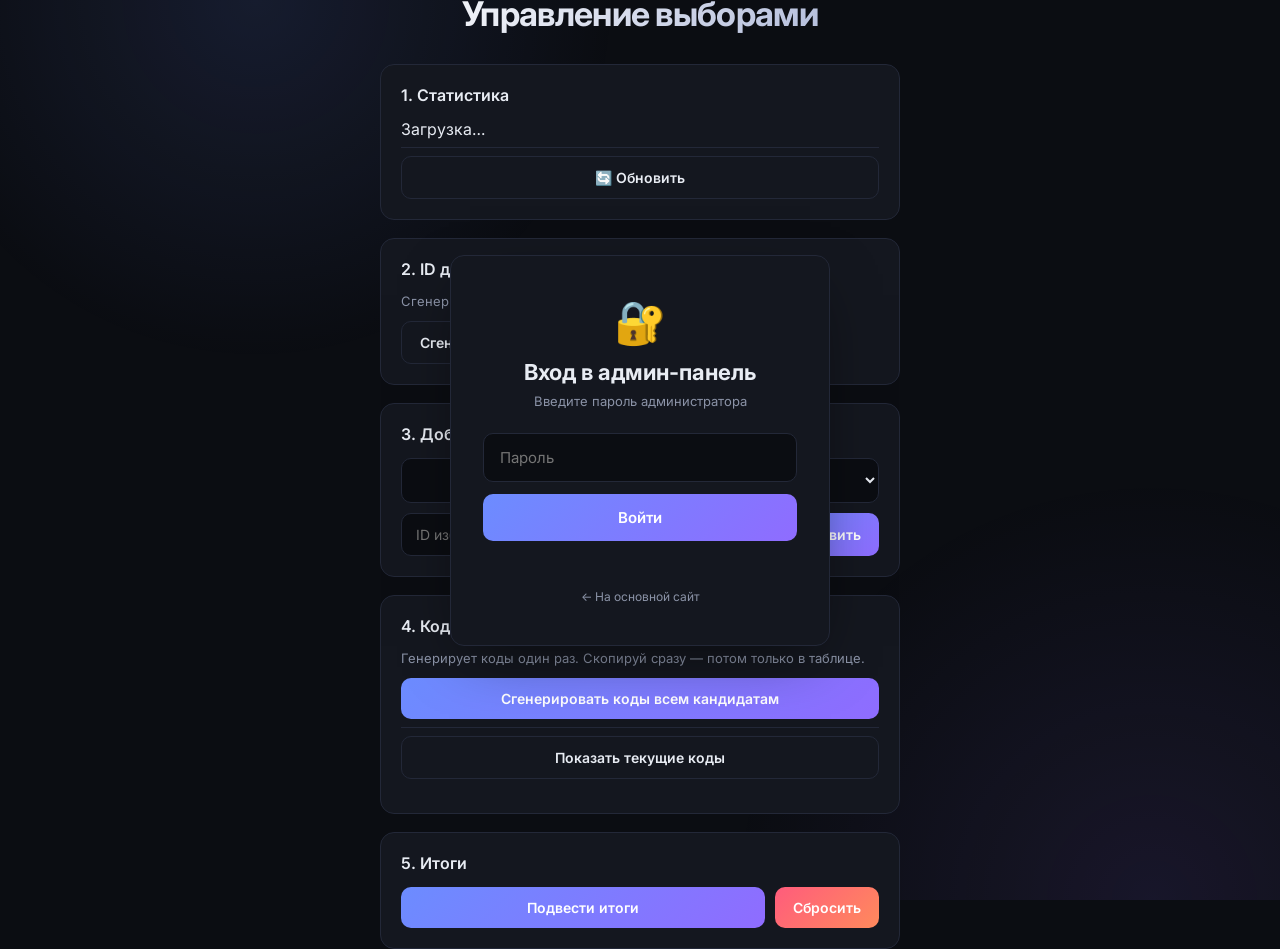
==== admin.html @ e8a3d499 "Add files via upload" ====
<!DOCTYPE html>
<html lang="ru">
<head>
<meta charset="UTF-8">
<meta name="viewport" content="width=device-width, initial-scale=1">
<title>Админ — Выборы старосты</title>
<link rel="stylesheet" href="style.css">
<link rel="preconnect" href="https://fonts.googleapis.com">
<link rel="preconnect" href="https://fonts.gstatic.com" crossorigin>
<link href="https://fonts.googleapis.com/css2?family=Inter:wght@400;500;600;700&display=swap" rel="stylesheet">
</head>
<body>
  <div class="bg-glow"></div>

  <!-- ЭКРАН 1: ЛОГИН -->
  <div id="loginScreen" class="login-wrapper">
    <div class="login-card">
      <div class="login-icon">🔐</div>
      <h2>Вход в админ-панель</h2>
      <p class="login-hint">Введите пароль администратора</p>
      <input type="password" id="passwordInput" placeholder="Пароль" autocomplete="current-password">
      <button class="btn login-btn" id="loginBtn">Войти</button>
      <div class="login-error" id="loginError"></div>
      <a href="index.html" class="login-back">← На основной сайт</a>
    </div>
  </div>

  <!-- ЭКРАН 2: ПАНЕЛЬ -->
  <main id="adminScreen" class="container" hidden>
    <header class="header">
      <div class="badge">Админ-панель</div>
      <h1>Управление выборами</h1>
      <button class="logout-btn" id="logoutBtn">🚪 Выйти</button>
    </header>

    <div class="admin-grid">

      <div class="card">
        <h2>1. Статистика</h2>
        <div id="statsBox">Загрузка…</div>
        <div class="divider"></div>
        <button class="btn btn-ghost" id="refreshBtn" style="width:100%;">🔄 Обновить</button>
      </div>

      <div class="card">
        <h2>2. ID для голосующего вручную</h2>
        <p class="hint">Сгенерируй ID и передай ученику, у которого не работает сайт.</p>
        <button class="btn btn-ghost" id="genIdBtn">Сгенерировать ID</button>
        <div id="idBox" class="id-box" style="margin-top:12px; display:none;"></div>
      </div>

      <div class="card">
        <h2>3. Добавить голос вручную</h2>
        <div class="row-flex" style="margin-bottom:10px;">
          <select id="candidateSelect"></select>
        </div>
        <div class="row-flex">
          <input type="text" id="voterIdInput" placeholder="ID избирателя">
          <button class="btn" id="addVoteBtn">Добавить</button>
        </div>
      </div>

      <div class="card">
        <h2>4. Коды кандидатов</h2>
        <p class="hint">Генерирует коды один раз. Скопируй сразу — потом только в таблице.</p>
        <button class="btn" id="genCodesBtn" style="width:100%;">Сгенерировать коды всем кандидатам</button>
        <div class="divider"></div>
        <button class="btn btn-ghost" id="loadCodesBtn" style="width:100%;">Показать текущие коды</button>
        <div id="codesList" style="margin-top:14px;"></div>
      </div>

      <div class="card">
        <h2>5. Итоги</h2>
        <div class="row-flex">
          <button class="btn" id="finishBtn" style="flex:1;">Подвести итоги</button>
          <button class="btn btn-danger" id="resetBtn">Сбросить</button>
        </div>
      </div>

      <div id="adminMsg" class="msg" hidden></div>
    </div>
  </main>

  <script>
    const API = 'https://script.google.com/macros/s/AKfycbx-q6KrRblC-RlBMZiX_HtSLojXTipBDrwVXho1Ifdmk2YlhT_Mo5VqCA4pJI3FHQDx/exec';
    let password = sessionStorage.getItem('adminPwd') || '';

    const $ = id => document.getElementById(id);

    function showMsg(text, type = 'ok') {
      const m = $('adminMsg');
      m.textContent = text;
      m.className = 'msg ' + type;
      m.hidden = false;
      setTimeout(() => { m.hidden = true; }, 3500);
    }

    // ===== GET (JSONP) =====
    function apiGet(params) {
      const url = API + '?' + new URLSearchParams(params).toString();
      return new Promise((resolve, reject) => {
        const cb = 'cb_' + Date.now() + '_' + Math.floor(Math.random() * 1000);
        let script = null;
        function cleanup() {
          try { delete window[cb]; } catch (e) {}
          if (script && script.parentNode) script.parentNode.removeChild(script);
        }
        const timer = setTimeout(() => { cleanup(); reject(new Error('timeout')); }, 20000);
        window[cb] = data => { clearTimeout(timer); resolve(data); cleanup(); };
        script = document.createElement('script');
        script.src = url + (url.includes('?') ? '&' : '?') + 'callback=' + cb;
        script.onerror = () => { clearTimeout(timer); cleanup(); reject(new Error('jsonp error')); };
        document.head.appendChild(script);
      });
    }

    // ===== POST (no-cors) =====
    async function apiPost(data) {
      try {
        await fetch(API, {
          method: 'POST',
          mode: 'no-cors',
          headers: { 'Content-Type': 'text/plain' },
          body: JSON.stringify(data)
        });
        return { ok: true };
      } catch (e) {
        console.error('apiPost error:', e);
        return { error: 'network_error' };
      }
    }

    // ===== ЛОГИН =====
    $('loginBtn').onclick = async () => {
      const pwd = $('passwordInput').value.trim();
      const errorBox = $('loginError');
      if (!pwd) {
        errorBox.textContent = '❌ Введите пароль';
        return;
      }

      await apiPost({ action: 'adminLogin', password: pwd });
      await new Promise(r => setTimeout(r, 600));

      // Проверяем результат через GET (там проверить нельзя, поэтому просто считаем, что ок)
      // Если пароль неверный — узнаем только когда действия не пройдут
      password = pwd;
      sessionStorage.setItem('adminPwd', pwd);
      showAdmin();
    };

    $('passwordInput').addEventListener('keydown', e => {
      if (e.key === 'Enter') $('loginBtn').click();
    });

    $('logoutBtn').onclick = () => {
      sessionStorage.removeItem('adminPwd');
      password = '';
      location.reload();
    };

    // ===== ЭКРАНЫ =====
    function showLogin() {
      $('loginScreen').style.display = 'flex';
      $('adminScreen').hidden = true;
    }

    function showAdmin() {
      $('loginScreen').style.display = 'none';
      $('adminScreen').hidden = false;
      enterPanel();
    }

    // ===== ПАНЕЛЬ =====
    async function enterPanel() {
      await loadCandidates();
      await loadStats();
    }

    async function loadCandidates() {
      const data = await apiGet({ action: 'candidates' });
      const list = data.candidates || [];
      const sel = $('candidateSelect');
      sel.innerHTML = '';
      list.forEach(name => {
        const opt = document.createElement('option');
        opt.value = name;
        opt.textContent = name;
        sel.appendChild(opt);
      });
    }

    async function loadStats() {
      const data = await apiGet({ action: 'status' });
      const box = $('statsBox');

      if (!data.results || Object.keys(data.results).length === 0) {
        box.innerHTML = '<p style="color:var(--text-dim)">Пока нет голосов</p>';
        return;
      }

      const entries = Object.entries(data.results).sort((a, b) => b[1] - a[1]);
      box.innerHTML = entries.map(([name, count]) =>
        `<div class="stats-row"><span class="stats-name">${name}</span><span class="stats-count">${count}</span></div>`
      ).join('') +
      `<div class="stats-row" style="margin-top:8px;padding-top:12px;border-top:1px solid var(--border)">
         <span style="color:var(--text-dim)">Всего</span>
         <span style="color:var(--text);font-weight:600">${data.total}</span>
       </div>` +
      (data.finished ? `<div style="margin-top:12px;color:var(--success);font-size:13px;">✅ Итоги: ${data.winner}</div>` : '');
    }

    $('refreshBtn').onclick = loadStats;

    // ===== ID =====
    $('genIdBtn').onclick = () => {
      const id = 'admin_' + Date.now() + '_' + Math.random().toString(36).slice(2, 8);
      const box = $('idBox');
      box.textContent = id;
      box.style.display = 'block';
      $('voterIdInput').value = id;
      showMsg('ID создан (скопируй и передай)');
    };

    // ===== Ручной голос =====
    $('addVoteBtn').onclick = async () => {
      const candidate = $('candidateSelect').value;
      const voterId = $('voterIdInput').value.trim();
      if (!candidate) { showMsg('Выбери кандидата', 'err'); return; }
      if (!voterId) { showMsg('Нужен ID', 'err'); return; }

      await apiPost({ action: 'adminAddVote', password, candidate, voterId });
      await new Promise(r => setTimeout(r, 800));

      showMsg('Голос отправлен за ' + candidate);
      $('voterIdInput').value = '';
      $('idBox').style.display = 'none';
      await loadStats();
    };

    // ===== Коды =====
    $('genCodesBtn').onclick = async () => {
      if (!confirm('Сгенерировать коды? Если коды уже есть — появятся дубликаты.')) return;
      await apiPost({ action: 'adminGenAllCandidateCodes', password });
      await new Promise(r => setTimeout(r, 1500));
      await loadCodesList();
      showMsg('Коды сгенерированы — скопируй их сразу!');
    };

    $('loadCodesBtn').onclick = loadCodesList;

    async function loadCodesList() {
      const data = await apiGet({ action: 'getCandidateCodes' });
      const box = $('codesList');
      if (!data.codes || !data.codes.length) {
        box.innerHTML = '<p style="color:var(--text-dim)">Кодов пока нет</p>';
        return;
      }
      box.innerHTML = data.codes.map(c =>
        `<div class="id-box" style="margin-bottom:8px;">
          <div style="color:var(--text-dim);font-size:11px;">${c.blocked || '—'}</div>
          <div style="color:var(--success);user-select:all;">${c.code}</div>
        </div>`
      ).join('');
    }

    // ===== Итоги =====
    $('finishBtn').onclick = async () => {
      if (!confirm('Подвести итоги? Победитель появится на основном сайте.')) return;
      await apiPost({ action: 'adminFinish', password });
      await new Promise(r => setTimeout(r, 1000));
      await loadStats();
      showMsg('Итоги подведены');
    };

    $('resetBtn').onclick = async () => {
      if (!confirm('Сбросить статус? Голоса останутся.')) return;
      await apiPost({ action: 'adminReset', password });
      await new Promise(r => setTimeout(r, 800));
      await loadStats();
      showMsg('Статус сброшен');
    };

    // ===== АВТОЛОГИН =====
    if (password) {
      showAdmin();
    } else {
      showLogin();
    }
  </script>
</body>
</html>
---- style.css ----
:root {
  --bg: #0b0d12;
  --bg-elev: #14171f;
  --bg-elev-2: #1b1f2a;
  --border: #232838;
  --border-hover: #2f3548;
  --text: #e8ecf3;
  --text-dim: #8b93a7;
  --accent: #6c8cff;
  --accent-2: #8f6cff;
  --accent-glow: rgba(108, 140, 255, .35);
  --success: #38d39f;
  --success-bg: rgba(56, 211, 159, .12);
  --error: #ff5c7c;
  --error-bg: rgba(255, 92, 124, .12);
  --radius: 14px;
  --radius-sm: 10px;
}

* { box-sizing: border-box; margin: 0; padding: 0; }
html, body { height: 100%; }

body {
  font-family: 'Inter', system-ui, -apple-system, sans-serif;
  background: var(--bg);
  color: var(--text);
  min-height: 100vh;
  display: flex;
  align-items: center;
  justify-content: center;
  padding: 24px;
  overflow-x: hidden;
  -webkit-font-smoothing: antialiased;
}

.bg-glow {
  position: fixed;
  inset: 0;
  pointer-events: none;
  z-index: 0;
  background:
    radial-gradient(600px circle at 20% 0%, rgba(108,140,255,.12), transparent 60%),
    radial-gradient(700px circle at 90% 100%, rgba(143,108,255,.10), transparent 60%);
}

.container {
  position: relative;
  z-index: 1;
  width: 100%;
  max-width: 520px;
  display: flex;
  flex-direction: column;
  gap: 22px;
}

/* ===== Шапка ===== */
.header { text-align: center; }

.badge {
  display: inline-block;
  font-size: 12px;
  font-weight: 600;
  letter-spacing: .08em;
  text-transform: uppercase;
  color: var(--accent);
  background: rgba(108,140,255,.1);
  border: 1px solid rgba(108,140,255,.25);
  padding: 5px 12px;
  border-radius: 999px;
  margin-bottom: 14px;
}

.badge-success {
  color: var(--success);
  background: rgba(56,211,159,.12);
  border-color: rgba(56,211,159,.35);
}

h1 {
  font-size: clamp(26px, 5vw, 34px);
  font-weight: 700;
  letter-spacing: -.02em;
  background: linear-gradient(135deg, #fff 0%, #a9b4d6 100%);
  -webkit-background-clip: text;
  background-clip: text;
  color: transparent;
  margin-bottom: 8px;
}

.subtitle {
  font-size: 14px;
  color: var(--text-dim);
  line-height: 1.5;
}

/* ===== Кандидаты ===== */
.candidates {
  display: flex;
  flex-direction: column;
  gap: 10px;
}

.candidate {
  position: relative;
  background: var(--bg-elev);
  border: 1px solid var(--border);
  border-radius: var(--radius);
  padding: 18px 20px;
  cursor: pointer;
  transition: border-color .18s, background .18s, transform .1s;
  display: flex;
  align-items: center;
  gap: 14px;
  user-select: none;
}

.candidate:hover {
  border-color: var(--border-hover);
  background: var(--bg-elev-2);
}

.candidate:active { transform: scale(.985); }

.candidate .avatar {
  width: 42px;
  height: 42px;
  border-radius: 50%;
  background: linear-gradient(135deg, var(--accent), var(--accent-2));
  display: grid;
  place-items: center;
  font-weight: 700;
  font-size: 16px;
  color: #fff;
  flex-shrink: 0;
}

.candidate .name {
  font-size: 16px;
  font-weight: 500;
  flex: 1;
}

.candidate .check {
  width: 22px;
  height: 22px;
  border-radius: 50%;
  border: 2px solid var(--border-hover);
  display: grid;
  place-items: center;
  transition: all .18s;
  flex-shrink: 0;
}

.candidate .check::after {
  content: '';
  width: 10px;
  height: 10px;
  border-radius: 50%;
  background: var(--accent);
  transform: scale(0);
  transition: transform .18s;
}

.candidate.selected {
  border-color: var(--accent);
  background: linear-gradient(180deg, rgba(108,140,255,.08), rgba(108,140,255,.03));
  box-shadow: 0 0 0 1px var(--accent), 0 8px 30px -10px var(--accent-glow);
}

.candidate.selected .check { border-color: var(--accent); }
.candidate.selected .check::after { transform: scale(1); }

.skeleton {
  height: 78px;
  border-radius: var(--radius);
  background: linear-gradient(90deg, var(--bg-elev) 25%, var(--bg-elev-2) 50%, var(--bg-elev) 75%);
  background-size: 200% 100%;
  animation: shimmer 1.4s infinite;
}

@keyframes shimmer {
  0% { background-position: 200% 0; }
  100% { background-position: -200% 0; }
}

/* ===== Кнопка ===== */
.vote-btn {
  position: relative;
  width: 100%;
  padding: 16px;
  font-size: 16px;
  font-weight: 600;
  font-family: inherit;
  color: #fff;
  background: linear-gradient(135deg, var(--accent), var(--accent-2));
  border: none;
  border-radius: var(--radius);
  cursor: pointer;
  transition: transform .1s, box-shadow .2s, filter .2s;
  box-shadow: 0 10px 30px -10px var(--accent-glow);
}

.vote-btn:hover:not(:disabled) {
  filter: brightness(1.08);
  box-shadow: 0 14px 40px -10px var(--accent-glow);
}

.vote-btn:active:not(:disabled) { transform: scale(.985); }

.vote-btn:disabled {
  background: var(--bg-elev);
  color: var(--text-dim);
  cursor: not-allowed;
  box-shadow: none;
  border: 1px solid var(--border);
}

.vote-btn.loading span { opacity: 0; }
.vote-btn.loading::after {
  content: '';
  position: absolute;
  inset: 0;
  margin: auto;
  width: 20px;
  height: 20px;
  border: 2px solid rgba(255,255,255,.4);
  border-top-color: #fff;
  border-radius: 50%;
  animation: spin .7s linear infinite;
}

@keyframes spin { to { transform: rotate(360deg); } }

/* ===== Сообщения ===== */
.msg {
  padding: 14px 16px;
  border-radius: var(--radius-sm);
  font-size: 14px;
  font-weight: 500;
  text-align: center;
  line-height: 1.4;
  animation: fadeIn .25s ease;
}

.msg.ok {
  color: var(--success);
  background: var(--success-bg);
  border: 1px solid rgba(56,211,159,.25);
}

.msg.err {
  color: var(--error);
  background: var(--error-bg);
  border: 1px solid rgba(255,92,124,.25);
}

@keyframes fadeIn {
  from { opacity: 0; transform: translateY(-4px); }
  to   { opacity: 1; transform: translateY(0); }
}

/* ===== Победитель ===== */
.winner-banner {
  text-align: center;
  padding: 24px;
  border-radius: var(--radius);
  background: linear-gradient(180deg, rgba(56,211,159,.08), rgba(56,211,159,.02));
  border: 1px solid rgba(56,211,159,.3);
}

.winner-banner h2 {
  font-size: 22px;
  margin: 10px 0 14px;
  color: var(--text);
}

.winner-stats {
  font-size: 13px;
  color: var(--text-dim);
  display: flex;
  flex-direction: column;
  gap: 6px;
}

.winner-stats .row {
  display: flex;
  justify-content: space-between;
  padding: 6px 0;
}

.winner-stats .row.winner { color: var(--success); font-weight: 600; }

/* ===== Футер ===== */
.footer {
  text-align: center;
  font-size: 12px;
  color: var(--text-dim);
  padding-top: 4px;
  display: flex;
  flex-direction: column;
  gap: 6px;
}

.footer .dot {
  display: inline-block;
  width: 6px;
  height: 6px;
  border-radius: 50%;
  background: var(--success);
  margin-right: 6px;
  vertical-align: middle;
  box-shadow: 0 0 8px var(--success);
}

.admin-link {
  color: var(--text-dim);
  font-size: 10px;
  text-decoration: none;
  opacity: .4;
  transition: opacity .2s;
}

.admin-link:hover { opacity: 1; }

/* ===== Мобилки ===== */
@media (max-width: 480px) {
  body { padding: 16px; }
  .candidate { padding: 16px; }
  .candidate .avatar { width: 38px; height: 38px; font-size: 15px; }
}

/* ===== Админ ===== */
.admin-grid { display: flex; flex-direction: column; gap: 18px; }

.card {
  background: var(--bg-elev);
  border: 1px solid var(--border);
  border-radius: var(--radius);
  padding: 20px;
}

.card h2 {
  font-size: 16px;
  margin-bottom: 14px;
  font-weight: 600;
}

.row-flex { display: flex; gap: 10px; flex-wrap: wrap; }

input, select {
  flex: 1;
  min-width: 0;
  padding: 12px 14px;
  font-size: 14px;
  background: var(--bg);
  border: 1px solid var(--border);
  border-radius: var(--radius-sm);
  color: var(--text);
  font-family: inherit;
  outline: none;
}

input:focus, select:focus { border-color: var(--accent); }

.btn {
  padding: 12px 18px;
  font-size: 14px;
  font-weight: 600;
  border: none;
  border-radius: var(--radius-sm);
  cursor: pointer;
  font-family: inherit;
  color: #fff;
  background: linear-gradient(135deg, var(--accent), var(--accent-2));
  transition: filter .15s;
  white-space: nowrap;
}

.btn:hover { filter: brightness(1.1); }
.btn:disabled { background: var(--bg-elev-2); color: var(--text-dim); cursor: not-allowed; }
.btn-ghost { background: transparent; border: 1px solid var(--border); color: var(--text); }
.btn-danger { background: linear-gradient(135deg, #ff5c7c, #ff8a5c); }

.id-box {
  font-family: ui-monospace, monospace;
  font-size: 13px;
  padding: 12px;
  background: var(--bg);
  border: 1px dashed var(--border);
  border-radius: var(--radius-sm);
  word-break: break-all;
  color: var(--success);
  user-select: all;
}

.stats-row {
  display: flex;
  justify-content: space-between;
  padding: 8px 0;
  border-bottom: 1px solid var(--border);
}

.stats-row:last-child { border-bottom: none; }
.stats-name { color: var(--text); }
.stats-count { color: var(--accent); font-weight: 600; }
.divider { height: 1px; background: var(--border); margin: 8px 0; }

.screen { display: flex; flex-direction: column; gap: 22px; }

.role-buttons { display: flex; flex-direction: column; gap: 12px; }

.role-btn {
  background: var(--bg-elev);
  border: 1px solid var(--border);
  border-radius: var(--radius);
  padding: 22px;
  cursor: pointer;
  text-align: left;
  color: var(--text);
  font-family: inherit;
  transition: border-color .18s, background .18s, transform .1s;
}

.role-btn:hover { border-color: var(--border-hover); background: var(--bg-elev-2); }
.role-btn:active { transform: scale(.98); }

.role-title { font-size: 17px; font-weight: 600; margin-bottom: 4px; }
.role-desc { font-size: 13px; color: var(--text-dim); }

.candidate-blocked {
  opacity: 0.5;
  cursor: not-allowed;
  border-style: dashed;
}

.candidate-blocked:hover {
  border-color: var(--border);
  background: var(--bg-elev);
}

.link-dim {
  color: var(--text-dim);
  font-size: 12px;
  text-decoration: none;
  transition: color .2s;
}

.link-dim:hover { color: var(--text); }

.hint {
  font-size: 13px;
  color: var(--text-dim);
  margin-bottom: 12px;
}

/* ===== Экран логина ===== */
.login-wrapper {
  position: fixed;
  inset: 0;
  display: none;
  align-items: center;
  justify-content: center;
  padding: 24px;
  z-index: 10;
}

.login-card {
  background: var(--bg-elev);
  border: 1px solid var(--border);
  border-radius: var(--radius);
  padding: 40px 32px;
  width: 100%;
  max-width: 380px;
  text-align: center;
  box-shadow: 0 20px 60px -20px rgba(0,0,0,.6);
}

.login-icon {
  font-size: 42px;
  margin-bottom: 12px;
}

.login-card h2 {
  font-size: 22px;
  font-weight: 700;
  color: var(--text);
  margin-bottom: 8px;
}

.login-hint {
  font-size: 13px;
  color: var(--text-dim);
  margin-bottom: 24px;
}

.login-card input {
  width: 100%;
  padding: 14px 16px;
  font-size: 15px;
  background: var(--bg);
  border: 1px solid var(--border);
  border-radius: var(--radius-sm);
  color: var(--text);
  font-family: inherit;
  outline: none;
  margin-bottom: 12px;
}

.login-card input:focus {
  border-color: var(--accent);
}

.login-btn {
  width: 100%;
  padding: 14px;
  font-size: 15px;
}

.login-error {
  color: var(--error);
  font-size: 13px;
  margin-top: 12px;
  min-height: 18px;
}

.login-back {
  display: inline-block;
  margin-top: 18px;
  color: var(--text-dim);
  font-size: 12px;
  text-decoration: none;
  transition: color .2s;
}

.login-back:hover {
  color: var(--text);
}

.logout-btn {
  position: absolute;
  top: 0;
  right: 0;
  background: transparent;
  border: 1px solid var(--border);
  color: var(--text-dim);
  padding: 8px 14px;
  border-radius: var(--radius-sm);
  cursor: pointer;
  font-family: inherit;
  font-size: 12px;
  transition: all .2s;
}

.logout-btn:hover {
  border-color: var(--error);
  color: var(--error);
}

.header {
  position: relative;
}
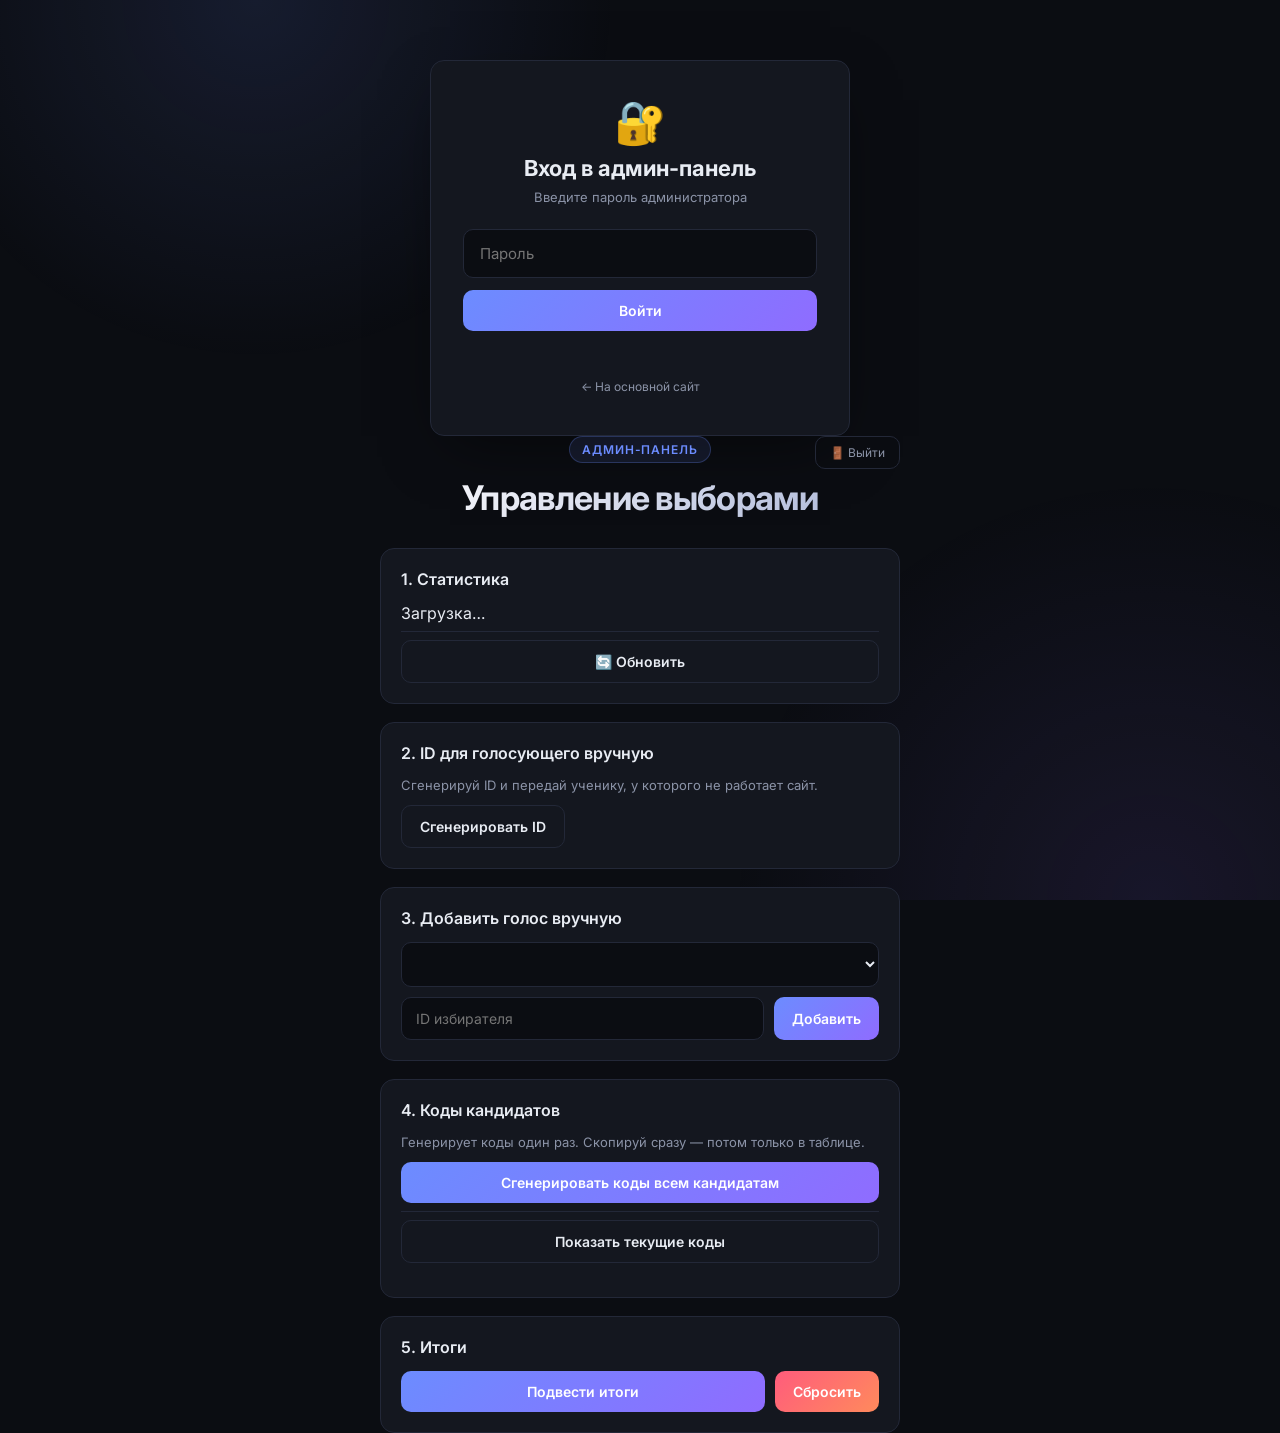
==== commit a407bb5f: "Update admin.html" ====
--- a/admin.html
+++ b/admin.html
@@ -142,8 +142,6 @@
       await apiPost({ action: 'adminLogin', password: pwd });
       await new Promise(r => setTimeout(r, 600));
 
-      // Проверяем результат через GET (там проверить нельзя, поэтому просто считаем, что ок)
-      // Если пароль неверный — узнаем только когда действия не пройдут
       password = pwd;
       sessionStorage.setItem('adminPwd', pwd);
       showAdmin();
@@ -190,6 +188,7 @@
       });
     }
 
+    // ===== СТАТИСТИКА (В ПРОЦЕНТАХ + ПОЛОСКИ) =====
     async function loadStats() {
       const data = await apiGet({ action: 'status' });
       const box = $('statsBox');
@@ -199,12 +198,25 @@
         return;
       }
 
+      const total = data.total || 1;
       const entries = Object.entries(data.results).sort((a, b) => b[1] - a[1]);
-      box.innerHTML = entries.map(([name, count]) =>
-        `<div class="stats-row"><span class="stats-name">${name}</span><span class="stats-count">${count}</span></div>`
-      ).join('') +
+
+      box.innerHTML = entries.map(([name, count]) => {
+        const pct = (count / total * 100);
+        return `
+          <div style="margin:14px 0;">
+            <div style="display:flex;justify-content:space-between;margin-bottom:6px;">
+              <span class="stats-name">${name}</span>
+              <span class="stats-count">${pct.toFixed(1)}%</span>
+            </div>
+            <div style="height:8px;background:var(--bg);border-radius:4px;overflow:hidden;">
+              <div style="height:100%;width:${pct}%;background:linear-gradient(90deg,var(--accent),var(--accent-2));border-radius:4px;transition:width .4s;"></div>
+            </div>
+          </div>
+        `;
+      }).join('') +
       `<div class="stats-row" style="margin-top:8px;padding-top:12px;border-top:1px solid var(--border)">
-         <span style="color:var(--text-dim)">Всего</span>
+         <span style="color:var(--text-dim)">Всего голосов</span>
          <span style="color:var(--text);font-weight:600">${data.total}</span>
        </div>` +
       (data.finished ? `<div style="margin-top:12px;color:var(--success);font-size:13px;">✅ Итоги: ${data.winner}</div>` : '');
@@ -289,4 +301,4 @@
     }
   </script>
 </body>
-</html>+</html>
--- a/style.css
+++ b/style.css
@@ -18,19 +18,39 @@
 }
 
 * { box-sizing: border-box; margin: 0; padding: 0; }
-html, body { height: 100%; }
+
+html {
+  -webkit-text-size-adjust: 100%;
+  -ms-text-size-adjust: 100%;
+  scroll-behavior: smooth;
+  height: 100%;
+}
 
 body {
   font-family: 'Inter', system-ui, -apple-system, sans-serif;
   background: var(--bg);
   color: var(--text);
-  min-height: 100vh;
+  -webkit-font-smoothing: antialiased;
+
+  /* ===== ВЫСОТА ПОД МОБИЛЬНЫЙ БРАУЗЕР ===== */
+  height: 100vh;          /* fallback для старых браузеров */
+  height: 100dvh;         /* динамическая высота — идеально для мобилок */
+  min-height: 100svh;     /* small viewport — минимум */
+  overflow-x: hidden;
+  overflow-y: auto;
+
   display: flex;
+  flex-direction: column;
   align-items: center;
-  justify-content: center;
-  padding: 24px;
-  overflow-x: hidden;
-  -webkit-font-smoothing: antialiased;
+
+  padding: 60px 24px 40px;
+}
+
+/* Поддержка iOS Safari — отдельный хак */
+@supports (-webkit-touch-callout: none) {
+  body {
+    min-height: -webkit-fill-available;
+  }
 }
 
 .bg-glow {
@@ -51,10 +71,98 @@
   display: flex;
   flex-direction: column;
   gap: 22px;
-}
-
-/* ===== Шапка ===== */
-.header { text-align: center; }
+  margin: auto 0;
+}
+
+/* ===== Экраны (role/login) ===== */
+.role-wrapper,
+.login-wrapper {
+  position: relative;
+  z-index: 1;
+  width: 100%;
+  max-width: 420px;
+  display: flex;
+  align-items: center;
+  justify-content: center;
+  margin: auto 0;
+  padding: 0;
+}
+
+.role-card,
+.login-card {
+  background: var(--bg-elev);
+  border: 1px solid var(--border);
+  border-radius: var(--radius);
+  padding: 40px 32px;
+  width: 100%;
+  text-align: center;
+  box-shadow: 0 20px 60px -20px rgba(0,0,0,.6);
+}
+
+.role-icon,
+.login-icon {
+  font-size: 42px;
+  margin-bottom: 12px;
+  line-height: 1;
+}
+
+.role-card h2,
+.login-card h2 {
+  font-size: 22px;
+  font-weight: 700;
+  color: var(--text);
+  margin-bottom: 8px;
+}
+
+.role-hint,
+.login-hint {
+  font-size: 13px;
+  color: var(--text-dim);
+  margin-bottom: 24px;
+}
+
+.role-input {
+  width: 100%;
+  padding: 14px 16px;
+  font-size: 15px;
+  background: var(--bg);
+  border: 1px solid var(--border);
+  border-radius: var(--radius-sm);
+  color: var(--text);
+  font-family: inherit;
+  outline: none;
+  margin-bottom: 12px;
+}
+
+.role-input:focus { border-color: var(--accent); }
+
+.role-back-btn {
+  background: transparent;
+  border: none;
+  color: var(--text-dim);
+  font-family: inherit;
+  font-size: 13px;
+  cursor: pointer;
+  margin-top: 18px;
+  transition: color .2s;
+}
+
+.role-back-btn:hover { color: var(--text); }
+
+.role-admin-link {
+  display: inline-block;
+  margin-top: 22px;
+  color: var(--text-dim);
+  font-size: 11px;
+  text-decoration: none;
+  opacity: .4;
+  transition: opacity .2s;
+}
+
+.role-admin-link:hover { opacity: 1; }
+
+/* ===== Общие ===== */
+.header { text-align: center; position: relative; }
 
 .badge {
   display: inline-block;
@@ -77,7 +185,7 @@
 }
 
 h1 {
-  font-size: clamp(26px, 5vw, 34px);
+  font-size: clamp(24px, 5vw, 34px);
   font-weight: 700;
   letter-spacing: -.02em;
   background: linear-gradient(135deg, #fff 0%, #a9b4d6 100%);
@@ -87,18 +195,35 @@
   margin-bottom: 8px;
 }
 
-.subtitle {
-  font-size: 14px;
-  color: var(--text-dim);
-  line-height: 1.5;
-}
+.subtitle { font-size: 14px; color: var(--text-dim); line-height: 1.5; }
+
+/* ===== Роли ===== */
+.role-buttons { display: flex; flex-direction: column; gap: 12px; }
+
+.role-btn {
+  background: var(--bg-elev);
+  border: 1px solid var(--border);
+  border-radius: var(--radius);
+  padding: 22px;
+  cursor: pointer;
+  text-align: left;
+  color: var(--text);
+  font-family: inherit;
+  transition: border-color .18s, background .18s, transform .1s;
+  width: 100%;
+}
+
+.role-btn:hover { border-color: var(--border-hover); background: var(--bg-elev-2); }
+.role-btn:active { transform: scale(.98); }
+.role-btn:disabled { opacity: .4; cursor: not-allowed; }
+
+.role-card .role-btn { margin-bottom: 10px; }
+
+.role-title { font-size: 17px; font-weight: 600; margin-bottom: 4px; }
+.role-desc { font-size: 13px; color: var(--text-dim); }
 
 /* ===== Кандидаты ===== */
-.candidates {
-  display: flex;
-  flex-direction: column;
-  gap: 10px;
-}
+.candidates { display: flex; flex-direction: column; gap: 10px; }
 
 .candidate {
   position: relative;
@@ -114,50 +239,30 @@
   user-select: none;
 }
 
-.candidate:hover {
-  border-color: var(--border-hover);
-  background: var(--bg-elev-2);
-}
-
+.candidate:hover { border-color: var(--border-hover); background: var(--bg-elev-2); }
 .candidate:active { transform: scale(.985); }
 
 .candidate .avatar {
-  width: 42px;
-  height: 42px;
-  border-radius: 50%;
+  width: 42px; height: 42px; border-radius: 50%;
   background: linear-gradient(135deg, var(--accent), var(--accent-2));
-  display: grid;
-  place-items: center;
-  font-weight: 700;
-  font-size: 16px;
-  color: #fff;
+  display: grid; place-items: center;
+  font-weight: 700; font-size: 16px; color: #fff;
   flex-shrink: 0;
 }
 
-.candidate .name {
-  font-size: 16px;
-  font-weight: 500;
-  flex: 1;
-}
+.candidate .name { font-size: 16px; font-weight: 500; flex: 1; min-width: 0; }
 
 .candidate .check {
-  width: 22px;
-  height: 22px;
-  border-radius: 50%;
+  width: 22px; height: 22px; border-radius: 50%;
   border: 2px solid var(--border-hover);
-  display: grid;
-  place-items: center;
-  transition: all .18s;
-  flex-shrink: 0;
+  display: grid; place-items: center;
+  transition: all .18s; flex-shrink: 0;
 }
 
 .candidate .check::after {
   content: '';
-  width: 10px;
-  height: 10px;
-  border-radius: 50%;
-  background: var(--accent);
-  transform: scale(0);
+  width: 10px; height: 10px; border-radius: 50%;
+  background: var(--accent); transform: scale(0);
   transition: transform .18s;
 }
 
@@ -170,9 +275,11 @@
 .candidate.selected .check { border-color: var(--accent); }
 .candidate.selected .check::after { transform: scale(1); }
 
+.candidate-blocked { opacity: 0.5; cursor: not-allowed; border-style: dashed; }
+.candidate-blocked:hover { border-color: var(--border); background: var(--bg-elev); }
+
 .skeleton {
-  height: 78px;
-  border-radius: var(--radius);
+  height: 78px; border-radius: var(--radius);
   background: linear-gradient(90deg, var(--bg-elev) 25%, var(--bg-elev-2) 50%, var(--bg-elev) 75%);
   background-size: 200% 100%;
   animation: shimmer 1.4s infinite;
@@ -183,7 +290,7 @@
   100% { background-position: -200% 0; }
 }
 
-/* ===== Кнопка ===== */
+/* ===== Кнопка голосования ===== */
 .vote-btn {
   position: relative;
   width: 100%;
@@ -200,33 +307,20 @@
   box-shadow: 0 10px 30px -10px var(--accent-glow);
 }
 
-.vote-btn:hover:not(:disabled) {
-  filter: brightness(1.08);
-  box-shadow: 0 14px 40px -10px var(--accent-glow);
-}
-
+.vote-btn:hover:not(:disabled) { filter: brightness(1.08); }
 .vote-btn:active:not(:disabled) { transform: scale(.985); }
-
 .vote-btn:disabled {
-  background: var(--bg-elev);
-  color: var(--text-dim);
-  cursor: not-allowed;
-  box-shadow: none;
+  background: var(--bg-elev); color: var(--text-dim);
+  cursor: not-allowed; box-shadow: none;
   border: 1px solid var(--border);
 }
 
 .vote-btn.loading span { opacity: 0; }
 .vote-btn.loading::after {
-  content: '';
-  position: absolute;
-  inset: 0;
-  margin: auto;
-  width: 20px;
-  height: 20px;
-  border: 2px solid rgba(255,255,255,.4);
-  border-top-color: #fff;
-  border-radius: 50%;
-  animation: spin .7s linear infinite;
+  content: ''; position: absolute; inset: 0; margin: auto;
+  width: 20px; height: 20px;
+  border: 2px solid rgba(255,255,255,.4); border-top-color: #fff;
+  border-radius: 50%; animation: spin .7s linear infinite;
 }
 
 @keyframes spin { to { transform: rotate(360deg); } }
@@ -242,17 +336,8 @@
   animation: fadeIn .25s ease;
 }
 
-.msg.ok {
-  color: var(--success);
-  background: var(--success-bg);
-  border: 1px solid rgba(56,211,159,.25);
-}
-
-.msg.err {
-  color: var(--error);
-  background: var(--error-bg);
-  border: 1px solid rgba(255,92,124,.25);
-}
+.msg.ok { color: var(--success); background: var(--success-bg); border: 1px solid rgba(56,211,159,.25); }
+.msg.err { color: var(--error); background: var(--error-bg); border: 1px solid rgba(255,92,124,.25); }
 
 @keyframes fadeIn {
   from { opacity: 0; transform: translateY(-4px); }
@@ -268,26 +353,10 @@
   border: 1px solid rgba(56,211,159,.3);
 }
 
-.winner-banner h2 {
-  font-size: 22px;
-  margin: 10px 0 14px;
-  color: var(--text);
-}
-
-.winner-stats {
-  font-size: 13px;
-  color: var(--text-dim);
-  display: flex;
-  flex-direction: column;
-  gap: 6px;
-}
-
-.winner-stats .row {
-  display: flex;
-  justify-content: space-between;
-  padding: 6px 0;
-}
-
+.winner-banner h2 { font-size: 22px; margin: 10px 0 14px; color: var(--text); }
+
+.winner-stats { font-size: 13px; color: var(--text-dim); display: flex; flex-direction: column; gap: 6px; }
+.winner-stats .row { display: flex; justify-content: space-between; padding: 6px 0; }
 .winner-stats .row.winner { color: var(--success); font-weight: 600; }
 
 /* ===== Футер ===== */
@@ -303,14 +372,20 @@
 
 .footer .dot {
   display: inline-block;
-  width: 6px;
-  height: 6px;
-  border-radius: 50%;
-  background: var(--success);
-  margin-right: 6px;
+  width: 6px; height: 6px; border-radius: 50%;
+  background: var(--success); margin-right: 6px;
   vertical-align: middle;
   box-shadow: 0 0 8px var(--success);
 }
+
+.link-dim {
+  color: var(--text-dim);
+  font-size: 12px;
+  text-decoration: none;
+  transition: color .2s;
+}
+
+.link-dim:hover { color: var(--text); }
 
 .admin-link {
   color: var(--text-dim);
@@ -322,14 +397,63 @@
 
 .admin-link:hover { opacity: 1; }
 
-/* ===== Мобилки ===== */
-@media (max-width: 480px) {
-  body { padding: 16px; }
-  .candidate { padding: 16px; }
-  .candidate .avatar { width: 38px; height: 38px; font-size: 15px; }
-}
-
-/* ===== Админ ===== */
+/* ===== Логин админа ===== */
+.login-card input {
+  width: 100%;
+  padding: 14px 16px;
+  font-size: 15px;
+  background: var(--bg);
+  border: 1px solid var(--border);
+  border-radius: var(--radius-sm);
+  color: var(--text);
+  font-family: inherit;
+  outline: none;
+  margin-bottom: 12px;
+}
+
+.login-card input:focus { border-color: var(--accent); }
+
+.login-btn {
+  width: 100%;
+  padding: 14px;
+  font-size: 15px;
+}
+
+.login-error {
+  color: var(--error);
+  font-size: 13px;
+  margin-top: 12px;
+  min-height: 18px;
+}
+
+.login-back {
+  display: inline-block;
+  margin-top: 18px;
+  color: var(--text-dim);
+  font-size: 12px;
+  text-decoration: none;
+  transition: color .2s;
+}
+
+.login-back:hover { color: var(--text); }
+
+.logout-btn {
+  position: absolute;
+  top: 0; right: 0;
+  background: transparent;
+  border: 1px solid var(--border);
+  color: var(--text-dim);
+  padding: 8px 14px;
+  border-radius: var(--radius-sm);
+  cursor: pointer;
+  font-family: inherit;
+  font-size: 12px;
+  transition: all .2s;
+}
+
+.logout-btn:hover { border-color: var(--error); color: var(--error); }
+
+/* ===== Карточки админа ===== */
 .admin-grid { display: flex; flex-direction: column; gap: 18px; }
 
 .card {
@@ -339,11 +463,7 @@
   padding: 20px;
 }
 
-.card h2 {
-  font-size: 16px;
-  margin-bottom: 14px;
-  font-weight: 600;
-}
+.card h2 { font-size: 16px; margin-bottom: 14px; font-weight: 600; }
 
 .row-flex { display: flex; gap: 10px; flex-wrap: wrap; }
 
@@ -404,158 +524,175 @@
 .stats-name { color: var(--text); }
 .stats-count { color: var(--accent); font-weight: 600; }
 .divider { height: 1px; background: var(--border); margin: 8px 0; }
-
-.screen { display: flex; flex-direction: column; gap: 22px; }
-
-.role-buttons { display: flex; flex-direction: column; gap: 12px; }
-
-.role-btn {
-  background: var(--bg-elev);
-  border: 1px solid var(--border);
-  border-radius: var(--radius);
-  padding: 22px;
-  cursor: pointer;
-  text-align: left;
-  color: var(--text);
-  font-family: inherit;
-  transition: border-color .18s, background .18s, transform .1s;
-}
-
-.role-btn:hover { border-color: var(--border-hover); background: var(--bg-elev-2); }
-.role-btn:active { transform: scale(.98); }
-
-.role-title { font-size: 17px; font-weight: 600; margin-bottom: 4px; }
-.role-desc { font-size: 13px; color: var(--text-dim); }
-
-.candidate-blocked {
-  opacity: 0.5;
-  cursor: not-allowed;
-  border-style: dashed;
-}
-
-.candidate-blocked:hover {
-  border-color: var(--border);
-  background: var(--bg-elev);
-}
-
-.link-dim {
-  color: var(--text-dim);
-  font-size: 12px;
-  text-decoration: none;
-  transition: color .2s;
-}
-
-.link-dim:hover { color: var(--text); }
-
-.hint {
-  font-size: 13px;
-  color: var(--text-dim);
-  margin-bottom: 12px;
-}
-
-/* ===== Экран логина ===== */
-.login-wrapper {
-  position: fixed;
-  inset: 0;
-  display: none;
-  align-items: center;
-  justify-content: center;
-  padding: 24px;
-  z-index: 10;
-}
-
-.login-card {
-  background: var(--bg-elev);
-  border: 1px solid var(--border);
-  border-radius: var(--radius);
-  padding: 40px 32px;
-  width: 100%;
-  max-width: 380px;
-  text-align: center;
-  box-shadow: 0 20px 60px -20px rgba(0,0,0,.6);
-}
-
-.login-icon {
-  font-size: 42px;
-  margin-bottom: 12px;
-}
-
-.login-card h2 {
-  font-size: 22px;
-  font-weight: 700;
-  color: var(--text);
-  margin-bottom: 8px;
-}
-
-.login-hint {
-  font-size: 13px;
-  color: var(--text-dim);
-  margin-bottom: 24px;
-}
-
-.login-card input {
-  width: 100%;
-  padding: 14px 16px;
-  font-size: 15px;
-  background: var(--bg);
-  border: 1px solid var(--border);
-  border-radius: var(--radius-sm);
-  color: var(--text);
-  font-family: inherit;
-  outline: none;
-  margin-bottom: 12px;
-}
-
-.login-card input:focus {
-  border-color: var(--accent);
-}
-
-.login-btn {
-  width: 100%;
-  padding: 14px;
-  font-size: 15px;
-}
-
-.login-error {
-  color: var(--error);
-  font-size: 13px;
-  margin-top: 12px;
-  min-height: 18px;
-}
-
-.login-back {
-  display: inline-block;
-  margin-top: 18px;
-  color: var(--text-dim);
-  font-size: 12px;
-  text-decoration: none;
-  transition: color .2s;
-}
-
-.login-back:hover {
-  color: var(--text);
-}
-
-.logout-btn {
-  position: absolute;
-  top: 0;
-  right: 0;
-  background: transparent;
-  border: 1px solid var(--border);
-  color: var(--text-dim);
-  padding: 8px 14px;
-  border-radius: var(--radius-sm);
-  cursor: pointer;
-  font-family: inherit;
-  font-size: 12px;
-  transition: all .2s;
-}
-
-.logout-btn:hover {
-  border-color: var(--error);
-  color: var(--error);
-}
-
-.header {
-  position: relative;
-}+.hint { font-size: 13px; color: var(--text-dim); margin-bottom: 12px; }
+
+/* ============================================
+   МОБИЛЬНАЯ ВЕРСИЯ
+   ============================================ */
+@media (max-width: 768px) {
+
+  body {
+    padding: 40px 20px 48px;    /* ← больше воздуха сверху/снизу/по бокам */
+    height: 100dvh;
+    min-height: 100svh;
+    align-items: stretch;
+  }
+
+  .container {
+    max-width: 100%;
+    gap: 20px;                  /* ← было 16, стало 20 */
+    margin: 0;
+  }
+
+  .role-wrapper,
+  .login-wrapper {
+    max-width: 100%;
+    padding: 0;
+    margin: 0;
+    align-items: stretch;
+    justify-content: flex-start;
+  }
+
+  .role-card,
+  .login-card {
+    padding: 32px 24px;         /* ← больше внутренних отступов */
+    border-radius: 16px;
+  }
+
+  .role-icon,
+  .login-icon {
+    font-size: 36px;
+    margin-bottom: 12px;
+  }
+
+  .role-card h2,
+  .login-card h2 {
+    font-size: 19px;
+    margin-bottom: 10px;
+  }
+
+  .role-hint,
+  .login-hint {
+    font-size: 13px;
+    margin-bottom: 24px;        /* ← больше отступ под подсказкой */
+  }
+
+  /* flex-контейнеры в столбец — с бо́льшим gap */
+  .row-flex,
+  .role-buttons,
+  .footer,
+  .admin-grid {
+    flex-direction: column !important;
+    align-items: stretch !important;
+    gap: 14px !important;       /* ← было 10, стало 14 */
+  }
+
+  .row-flex > *,
+  .role-buttons > *,
+  .footer > *,
+  .admin-grid > * {
+    width: 100% !important;
+    max-width: 100% !important;
+    flex: none !important;
+  }
+
+  input,
+  select,
+  button,
+  .btn,
+  .vote-btn,
+  .role-btn,
+  .login-btn {
+    width: 100% !important;
+    max-width: 100% !important;
+  }
+
+  /* Роль-кнопки — больше отступ внутри */
+  .role-btn {
+    padding: 18px 20px;
+    margin-bottom: 12px;
+  }
+
+  .role-title { font-size: 16px; margin-bottom: 6px; }
+  .role-desc { font-size: 13px; }
+
+  /* Заголовок с логаутом */
+  .header {
+    display: flex;
+    flex-direction: column;
+    align-items: center;
+    gap: 14px;
+    margin-bottom: 8px;
+  }
+
+  .logout-btn {
+    position: static !important;
+    width: auto !important;
+    align-self: center;
+    padding: 8px 16px;
+  }
+
+  h1 { font-size: 22px !important; text-align: center; }
+  h2 { font-size: 16px; text-align: center; }
+
+  .subtitle,
+  .role-hint,
+  .login-hint,
+  .hint { font-size: 13px; text-align: center; line-height: 1.5; }
+
+  /* Кандидаты — больше воздуха */
+  .candidates { gap: 12px; }
+
+  .candidate {
+    padding: 16px 18px;
+    gap: 14px;
+  }
+
+  .candidate .avatar { width: 38px; height: 38px; font-size: 15px; }
+  .candidate .name { font-size: 15px; }
+
+  .vote-btn { padding: 16px; font-size: 15px; }
+
+  /* Карточки админа — больше воздуха */
+  .card {
+    padding: 20px 18px;
+    margin-bottom: 4px;
+  }
+
+  .card h2 {
+    font-size: 16px;
+    margin-bottom: 14px;
+  }
+
+  .btn {
+    padding: 13px 16px;
+    font-size: 14px;
+  }
+
+  .msg { padding: 14px 16px; font-size: 13px; }
+
+  .id-box { font-size: 12px; padding: 12px; }
+
+  .footer {
+    font-size: 11px;
+    gap: 8px;
+    margin-top: 8px;
+  }
+
+  .divider { margin: 12px 0; }
+
+  .stats-row { padding: 10px 0; }
+}
+@media (max-width: 380px) {
+  body { padding: 32px 14px 40px; }
+
+  .role-card,
+  .login-card,
+  .card { padding: 24px 18px; }
+
+  h1 { font-size: 20px !important; }
+
+  .candidate { padding: 14px 16px; }
+  .candidate .avatar { width: 34px; height: 34px; font-size: 14px; }
+  .candidate .name { font-size: 14px; }
+}
